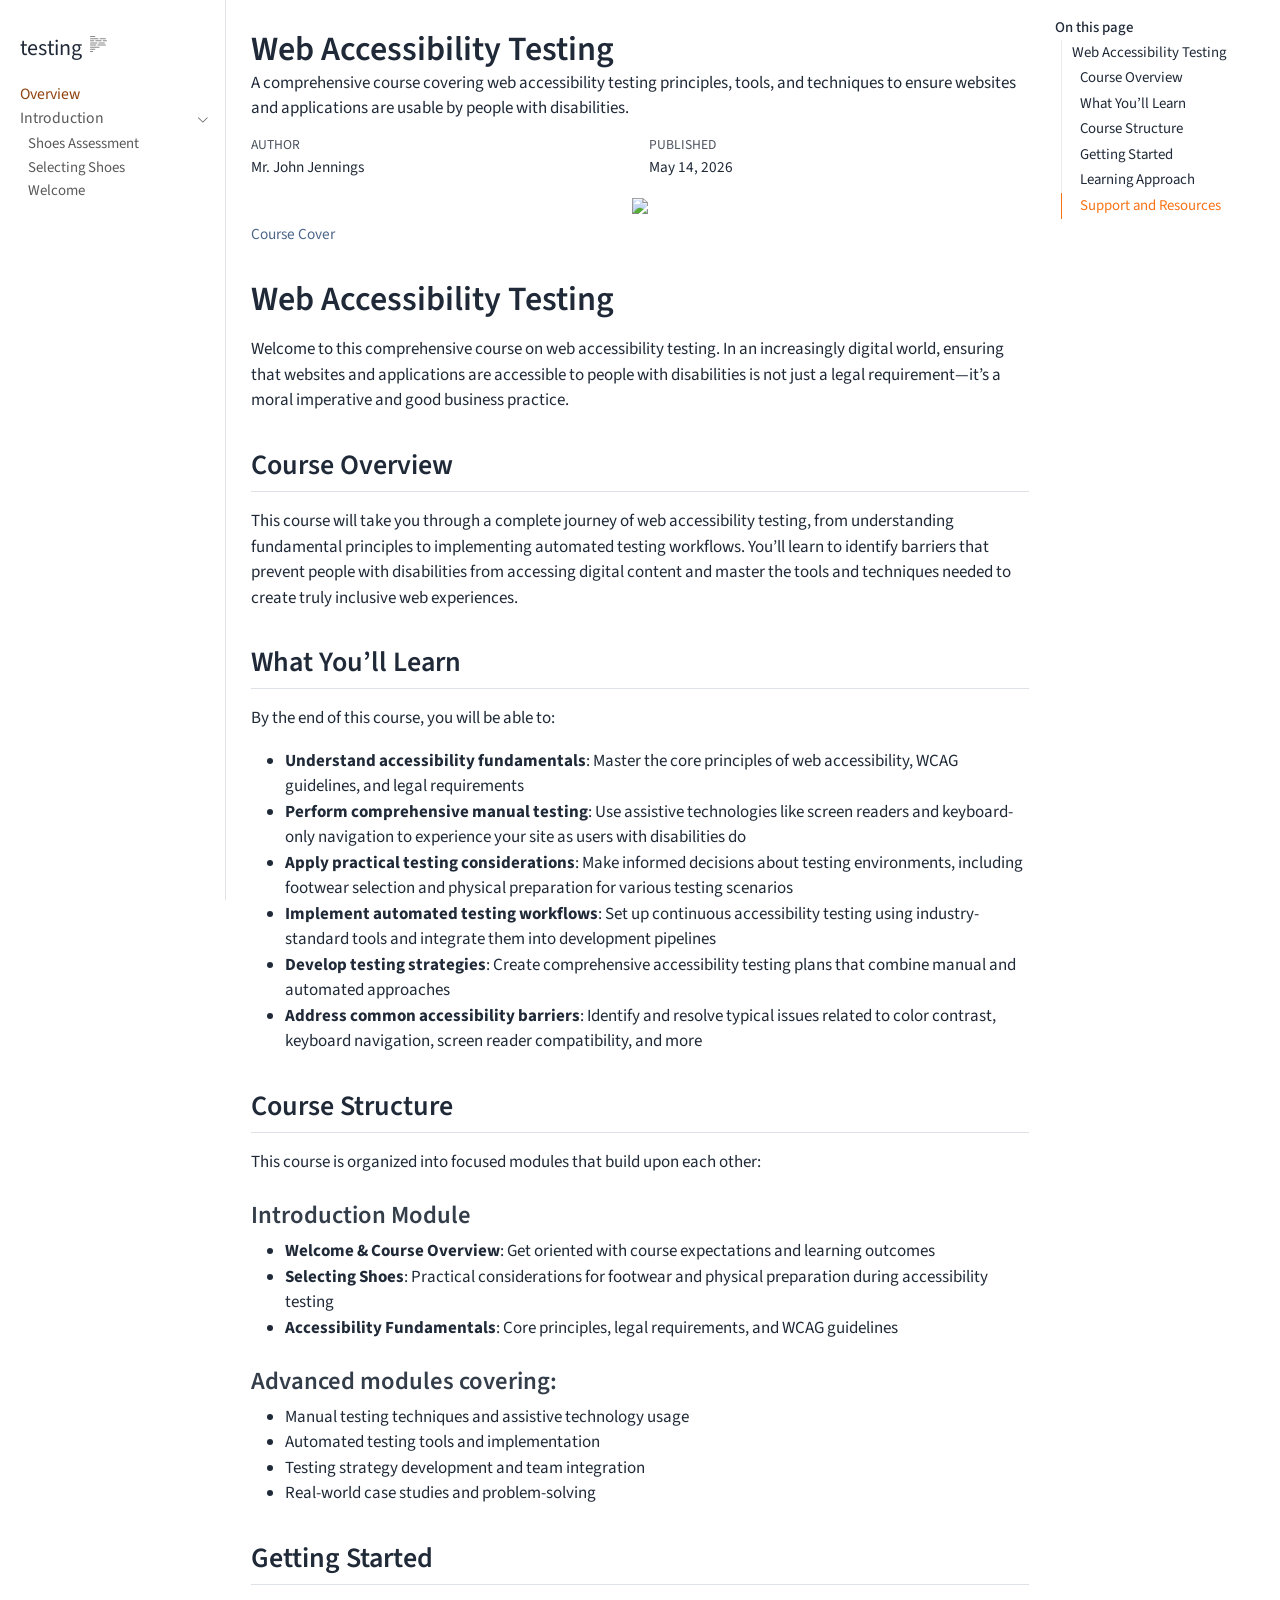
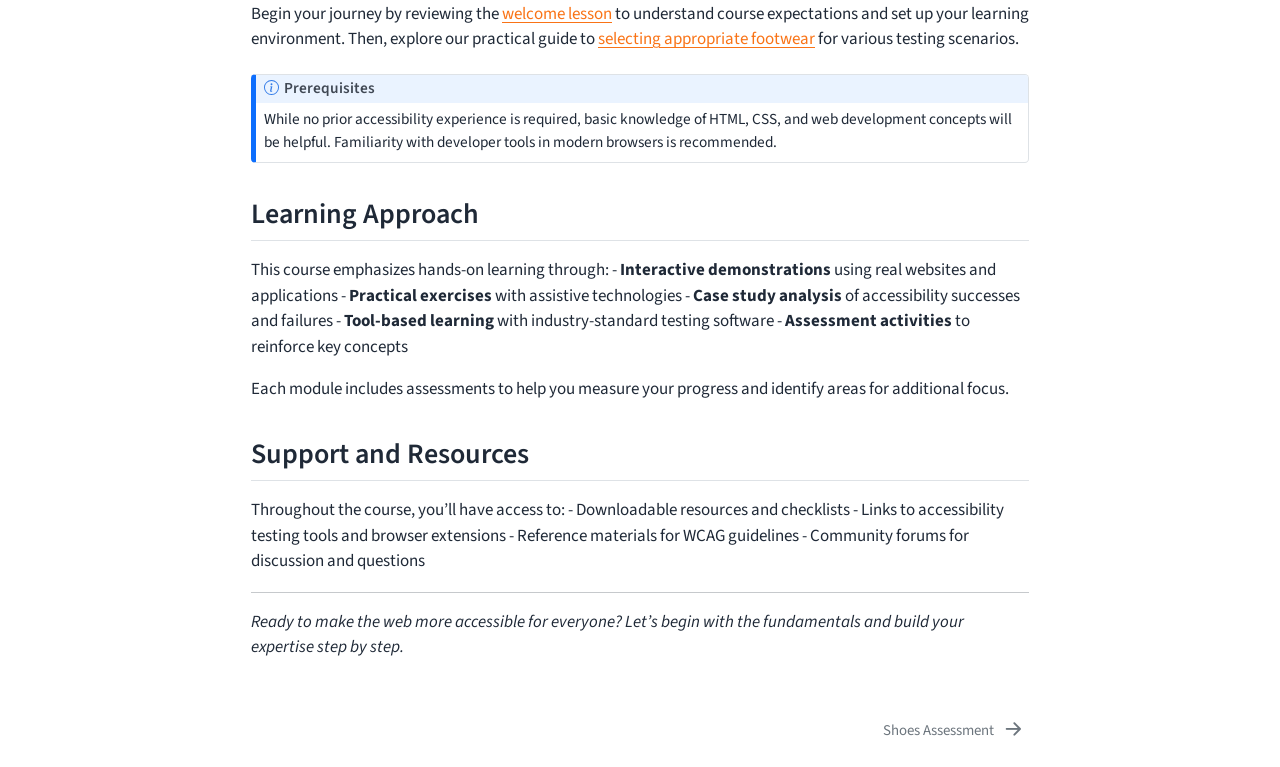
==== index.html @ 4a122d98 "deploy: johnfjennings/coursefoundry-testing@5167bb5e3c925d1ef61d6e0b0a67ef5a799e4ecc" ====
<!DOCTYPE html>
<html xmlns="http://www.w3.org/1999/xhtml" lang="en" xml:lang="en"><head>

<meta charset="utf-8">
<meta name="generator" content="quarto-1.9.36">

<meta name="viewport" content="width=device-width, initial-scale=1.0, user-scalable=yes">

<meta name="author" content="Mr.&nbsp;John Jennings">
<meta name="dcterms.date" content="2026-05-14">
<meta name="description" content="A comprehensive course covering web accessibility testing principles, tools, and techniques to ensure websites and applications are usable by people with disabilities.">

<title>Web Accessibility Testing – testing</title>
<style>
/* Default styles provided by pandoc.
** See https://pandoc.org/MANUAL.html#variables-for-html for config info.
*/
code{white-space: pre-wrap;}
span.smallcaps{font-variant: small-caps;}
div.columns{display: flex; gap: min(4vw, 1.5em);}
div.column{flex: auto; overflow-x: auto;}
div.hanging-indent{margin-left: 1.5em; text-indent: -1.5em;}
ul.task-list{list-style: none;}
ul.task-list li input[type="checkbox"] {
  width: 0.8em;
  margin: 0 0.8em 0.2em -1em; /* quarto-specific, see https://github.com/quarto-dev/quarto-cli/issues/4556 */ 
  vertical-align: middle;
}
</style>


<script src="site_libs/quarto-nav/quarto-nav.js"></script>
<script src="site_libs/quarto-nav/headroom.min.js"></script>
<script src="site_libs/clipboard/clipboard.min.js"></script>
<script src="site_libs/quarto-search/autocomplete.umd.js"></script>
<script src="site_libs/quarto-search/fuse.min.js"></script>
<script src="site_libs/quarto-search/quarto-search.js"></script>
<meta name="quarto:offset" content="./">
<link href="./modules/01-introduction/shoes-assessment.html" rel="next">
<script src="site_libs/quarto-html/quarto.js" type="module"></script>
<script src="site_libs/quarto-html/tabsets/tabsets.js" type="module"></script>
<script src="site_libs/quarto-html/popper.min.js"></script>
<script src="site_libs/quarto-html/tippy.umd.min.js"></script>
<script src="site_libs/quarto-html/anchor.min.js"></script>
<link href="site_libs/quarto-html/tippy.css" rel="stylesheet">
<link href="site_libs/quarto-html/quarto-syntax-highlighting-845c23b38eaddc0f92fda52bfe77a8c8.css" rel="stylesheet" class="quarto-color-scheme" id="quarto-text-highlighting-styles">
<link href="site_libs/quarto-html/quarto-syntax-highlighting-dark-f418161beb48e0141c760e455f12af2c.css" rel="stylesheet" class="quarto-color-scheme quarto-color-alternate" id="quarto-text-highlighting-styles">
<link href="site_libs/quarto-html/quarto-syntax-highlighting-845c23b38eaddc0f92fda52bfe77a8c8.css" rel="stylesheet" class="quarto-color-scheme-extra" id="quarto-text-highlighting-styles">
<script src="site_libs/bootstrap/bootstrap.min.js"></script>
<link href="site_libs/bootstrap/bootstrap-icons.css" rel="stylesheet">
<link href="site_libs/bootstrap/bootstrap-564bc1ece6d998723d1f30af2143c727.min.css" rel="stylesheet" append-hash="true" class="quarto-color-scheme" id="quarto-bootstrap" data-mode="light">
<link href="site_libs/bootstrap/bootstrap-dark-564bc1ece6d998723d1f30af2143c727.min.css" rel="stylesheet" append-hash="true" class="quarto-color-scheme quarto-color-alternate" id="quarto-bootstrap" data-mode="light">
<link href="site_libs/bootstrap/bootstrap-564bc1ece6d998723d1f30af2143c727.min.css" rel="stylesheet" append-hash="true" class="quarto-color-scheme-extra" id="quarto-bootstrap" data-mode="light">
<link href="site_libs/quarto-contrib/naquiz-styles-1.0.4/buttons.css" rel="stylesheet">
<script id="quarto-search-options" type="application/json">{
  "location": "navbar",
  "copy-button": false,
  "collapse-after": 3,
  "panel-placement": "end",
  "type": "textbox",
  "limit": 50,
  "keyboard-shortcut": [
    "f",
    "/",
    "s"
  ],
  "language": {
    "search-no-results-text": "No results",
    "search-matching-documents-text": "matching documents",
    "search-copy-link-title": "Copy link to search",
    "search-hide-matches-text": "Hide additional matches",
    "search-more-match-text": "more match in this document",
    "search-more-matches-text": "more matches in this document",
    "search-clear-button-title": "Clear",
    "search-text-placeholder": "",
    "search-detached-cancel-button-title": "Cancel",
    "search-submit-button-title": "Submit",
    "search-label": "Search"
  }
}</script>


<meta property="og:title" content="Web Accessibility Testing – testing">
<meta property="og:description" content="A comprehensive course covering web accessibility testing principles, tools, and techniques to ensure websites and applications are usable by people with disabilities.">
<meta property="og:image" content="https://odvtslzlamhvkuthtsnx.supabase.co/storage/v1/object/public/course-assets/6d7ae744-1334-4f3b-a3b5-4d73491eeed9/images/cf-cover.svg">
<meta property="og:site_name" content="testing">
</head>

<body class="nav-sidebar docked quarto-light">

<div id="quarto-search-results"></div>
  <header id="quarto-header" class="headroom fixed-top">
  <nav class="quarto-secondary-nav">
    <div class="container-fluid d-flex">
      <button type="button" class="quarto-btn-toggle btn" data-bs-toggle="collapse" role="button" data-bs-target=".quarto-sidebar-collapse-item" aria-controls="quarto-sidebar" aria-expanded="false" aria-label="Toggle sidebar navigation" onclick="if (window.quartoToggleHeadroom) { window.quartoToggleHeadroom(); }">
        <i class="bi bi-layout-text-sidebar-reverse"></i>
      </button>
        <nav class="quarto-page-breadcrumbs" aria-label="breadcrumb"><ol class="breadcrumb"><li class="breadcrumb-item"><a href="./index.html">Overview</a></li></ol></nav>
        <a class="flex-grow-1" role="navigation" data-bs-toggle="collapse" data-bs-target=".quarto-sidebar-collapse-item" aria-controls="quarto-sidebar" aria-expanded="false" aria-label="Toggle sidebar navigation" onclick="if (window.quartoToggleHeadroom) { window.quartoToggleHeadroom(); }">      
        </a>
    </div>
  </nav>
</header>
<!-- content -->
<div id="quarto-content" class="quarto-container page-columns page-rows-contents page-layout-article">
<!-- sidebar -->
  <nav id="quarto-sidebar" class="sidebar collapse collapse-horizontal quarto-sidebar-collapse-item sidebar-navigation docked overflow-auto">
    <div class="pt-lg-2 mt-2 text-left sidebar-header">
    <div class="sidebar-title mb-0 py-0">
      <a href="./">testing</a> 
        <div class="sidebar-tools-main">
  <a href="" class="quarto-reader-toggle quarto-navigation-tool px-1" onclick="window.quartoToggleReader(); return false;" title="Toggle reader mode">
  <div class="quarto-reader-toggle-btn">
  <i class="bi"></i>
  </div>
</a>
</div>
    </div>
      </div>
    <div class="sidebar-menu-container"> 
    <ul class="list-unstyled mt-1">
        <li class="sidebar-item">
  <div class="sidebar-item-container"> 
  <a href="./index.html" class="sidebar-item-text sidebar-link active">
 <span class="menu-text">Overview</span></a>
  </div>
</li>
        <li class="sidebar-item sidebar-item-section">
      <div class="sidebar-item-container"> 
            <a class="sidebar-item-text sidebar-link text-start" data-bs-toggle="collapse" data-bs-target="#quarto-sidebar-section-1" role="navigation" aria-expanded="true">
 <span class="menu-text">Introduction</span></a>
          <a class="sidebar-item-toggle text-start" data-bs-toggle="collapse" data-bs-target="#quarto-sidebar-section-1" role="navigation" aria-expanded="true" aria-label="Toggle section">
            <i class="bi bi-chevron-right ms-2"></i>
          </a> 
      </div>
      <ul id="quarto-sidebar-section-1" class="collapse list-unstyled sidebar-section depth1 show">  
          <li class="sidebar-item">
  <div class="sidebar-item-container"> 
  <a href="./modules/01-introduction/shoes-assessment.html" class="sidebar-item-text sidebar-link">
 <span class="menu-text">Shoes Assessment</span></a>
  </div>
</li>
          <li class="sidebar-item">
  <div class="sidebar-item-container"> 
  <a href="./modules/01-introduction/02-selecting-shoes.html" class="sidebar-item-text sidebar-link">
 <span class="menu-text">Selecting Shoes</span></a>
  </div>
</li>
          <li class="sidebar-item">
  <div class="sidebar-item-container"> 
  <a href="./modules/01-introduction/01-welcome.html" class="sidebar-item-text sidebar-link">
 <span class="menu-text">Welcome</span></a>
  </div>
</li>
      </ul>
  </li>
    </ul>
    </div>
</nav>
<div id="quarto-sidebar-glass" class="quarto-sidebar-collapse-item" data-bs-toggle="collapse" data-bs-target=".quarto-sidebar-collapse-item"></div>
<!-- margin-sidebar -->
    <div id="quarto-margin-sidebar" class="sidebar margin-sidebar">
        <nav id="TOC" role="doc-toc" class="toc-active">
    <h2 id="toc-title">On this page</h2>
   
  <ul>
  <li><a href="#web-accessibility-testing" id="toc-web-accessibility-testing" class="nav-link active" data-scroll-target="#web-accessibility-testing">Web Accessibility Testing</a>
  <ul class="collapse">
  <li><a href="#course-overview" id="toc-course-overview" class="nav-link" data-scroll-target="#course-overview">Course Overview</a></li>
  <li><a href="#what-youll-learn" id="toc-what-youll-learn" class="nav-link" data-scroll-target="#what-youll-learn">What You’ll Learn</a></li>
  <li><a href="#course-structure" id="toc-course-structure" class="nav-link" data-scroll-target="#course-structure">Course Structure</a>
  <ul class="collapse">
  <li><a href="#introduction-module" id="toc-introduction-module" class="nav-link" data-scroll-target="#introduction-module">Introduction Module</a></li>
  <li><a href="#advanced-modules-covering" id="toc-advanced-modules-covering" class="nav-link" data-scroll-target="#advanced-modules-covering">Advanced modules covering:</a></li>
  </ul></li>
  <li><a href="#getting-started" id="toc-getting-started" class="nav-link" data-scroll-target="#getting-started">Getting Started</a></li>
  <li><a href="#learning-approach" id="toc-learning-approach" class="nav-link" data-scroll-target="#learning-approach">Learning Approach</a></li>
  <li><a href="#support-and-resources" id="toc-support-and-resources" class="nav-link" data-scroll-target="#support-and-resources">Support and Resources</a></li>
  </ul></li>
  </ul>
</nav>
    </div>
<!-- main -->
<main class="content" id="quarto-document-content">

<header id="title-block-header" class="quarto-title-block default">
<div class="quarto-title">
<h1 class="title">Web Accessibility Testing</h1>
</div>

<div>
  <div class="description">
    A comprehensive course covering web accessibility testing principles, tools, and techniques to ensure websites and applications are usable by people with disabilities.
  </div>
</div>


<div class="quarto-title-meta">

    <div>
    <div class="quarto-title-meta-heading">Author</div>
    <div class="quarto-title-meta-contents">
             <p>Mr.&nbsp;John Jennings </p>
          </div>
  </div>
    
    <div>
    <div class="quarto-title-meta-heading">Published</div>
    <div class="quarto-title-meta-contents">
      <p class="date">May 14, 2026</p>
    </div>
  </div>
  
    
  </div>
  


</header>


<div class="quarto-figure quarto-figure-center">
<figure class="figure">
<p><img src="https://odvtslzlamhvkuthtsnx.supabase.co/storage/v1/object/public/course-assets/6d7ae744-1334-4f3b-a3b5-4d73491eeed9/images/cf-cover.svg" class="img-fluid figure-img"></p>
<figcaption>Course Cover</figcaption>
</figure>
</div>
<section id="web-accessibility-testing" class="level1">
<h1>Web Accessibility Testing</h1>
<p>Welcome to this comprehensive course on web accessibility testing. In an increasingly digital world, ensuring that websites and applications are accessible to people with disabilities is not just a legal requirement—it’s a moral imperative and good business practice.</p>
<section id="course-overview" class="level2">
<h2 class="anchored" data-anchor-id="course-overview">Course Overview</h2>
<p>This course will take you through a complete journey of web accessibility testing, from understanding fundamental principles to implementing automated testing workflows. You’ll learn to identify barriers that prevent people with disabilities from accessing digital content and master the tools and techniques needed to create truly inclusive web experiences.</p>
</section>
<section id="what-youll-learn" class="level2">
<h2 class="anchored" data-anchor-id="what-youll-learn">What You’ll Learn</h2>
<p>By the end of this course, you will be able to:</p>
<ul>
<li><strong>Understand accessibility fundamentals</strong>: Master the core principles of web accessibility, WCAG guidelines, and legal requirements</li>
<li><strong>Perform comprehensive manual testing</strong>: Use assistive technologies like screen readers and keyboard-only navigation to experience your site as users with disabilities do</li>
<li><strong>Apply practical testing considerations</strong>: Make informed decisions about testing environments, including footwear selection and physical preparation for various testing scenarios</li>
<li><strong>Implement automated testing workflows</strong>: Set up continuous accessibility testing using industry-standard tools and integrate them into development pipelines</li>
<li><strong>Develop testing strategies</strong>: Create comprehensive accessibility testing plans that combine manual and automated approaches</li>
<li><strong>Address common accessibility barriers</strong>: Identify and resolve typical issues related to color contrast, keyboard navigation, screen reader compatibility, and more</li>
</ul>
</section>
<section id="course-structure" class="level2">
<h2 class="anchored" data-anchor-id="course-structure">Course Structure</h2>
<p>This course is organized into focused modules that build upon each other:</p>
<section id="introduction-module" class="level3">
<h3 class="anchored" data-anchor-id="introduction-module">Introduction Module</h3>
<ul>
<li><strong>Welcome &amp; Course Overview</strong>: Get oriented with course expectations and learning outcomes</li>
<li><strong>Selecting Shoes</strong>: Practical considerations for footwear and physical preparation during accessibility testing</li>
<li><strong>Accessibility Fundamentals</strong>: Core principles, legal requirements, and WCAG guidelines</li>
</ul>
</section>
<section id="advanced-modules-covering" class="level3">
<h3 class="anchored" data-anchor-id="advanced-modules-covering">Advanced modules covering:</h3>
<ul>
<li>Manual testing techniques and assistive technology usage</li>
<li>Automated testing tools and implementation</li>
<li>Testing strategy development and team integration</li>
<li>Real-world case studies and problem-solving</li>
</ul>
</section>
</section>
<section id="getting-started" class="level2">
<h2 class="anchored" data-anchor-id="getting-started">Getting Started</h2>
<p>Begin your journey by reviewing the <a href="./modules/01-introduction/01-welcome.html">welcome lesson</a> to understand course expectations and set up your learning environment. Then, explore our practical guide to <a href="./modules/01-introduction/02-selecting-shoes.html">selecting appropriate footwear</a> for various testing scenarios.</p>
<div class="callout callout-style-default callout-note callout-titled">
<div class="callout-header d-flex align-content-center">
<div class="callout-icon-container">
<i class="callout-icon"></i>
</div>
<div class="callout-title-container flex-fill">
<span class="screen-reader-only">Note</span>Prerequisites
</div>
</div>
<div class="callout-body-container callout-body">
<p>While no prior accessibility experience is required, basic knowledge of HTML, CSS, and web development concepts will be helpful. Familiarity with developer tools in modern browsers is recommended.</p>
</div>
</div>
</section>
<section id="learning-approach" class="level2">
<h2 class="anchored" data-anchor-id="learning-approach">Learning Approach</h2>
<p>This course emphasizes hands-on learning through: - <strong>Interactive demonstrations</strong> using real websites and applications - <strong>Practical exercises</strong> with assistive technologies - <strong>Case study analysis</strong> of accessibility successes and failures - <strong>Tool-based learning</strong> with industry-standard testing software - <strong>Assessment activities</strong> to reinforce key concepts</p>
<p>Each module includes assessments to help you measure your progress and identify areas for additional focus.</p>
</section>
<section id="support-and-resources" class="level2">
<h2 class="anchored" data-anchor-id="support-and-resources">Support and Resources</h2>
<p>Throughout the course, you’ll have access to: - Downloadable resources and checklists - Links to accessibility testing tools and browser extensions - Reference materials for WCAG guidelines - Community forums for discussion and questions</p>
<hr>
<p><em>Ready to make the web more accessible for everyone? Let’s begin with the fundamentals and build your expertise step by step.</em></p>


</section>
</section>

</main> <!-- /main -->
<script id="quarto-html-after-body" type="application/javascript">
  window.document.addEventListener("DOMContentLoaded", function (event) {
    const icon = "";
    const anchorJS = new window.AnchorJS();
    anchorJS.options = {
      placement: 'right',
      icon: icon
    };
    anchorJS.add('.anchored');
    const isCodeAnnotation = (el) => {
      for (const clz of el.classList) {
        if (clz.startsWith('code-annotation-')) {                     
          return true;
        }
      }
      return false;
    }
    const onCopySuccess = function(e) {
      // button target
      const button = e.trigger;
      // don't keep focus
      button.blur();
      // flash "checked"
      button.classList.add('code-copy-button-checked');
      var currentTitle = button.getAttribute("title");
      button.setAttribute("title", "Copied!");
      let tooltip;
      if (window.bootstrap) {
        button.setAttribute("data-bs-toggle", "tooltip");
        button.setAttribute("data-bs-placement", "left");
        button.setAttribute("data-bs-title", "Copied!");
        tooltip = new bootstrap.Tooltip(button, 
          { trigger: "manual", 
            customClass: "code-copy-button-tooltip",
            offset: [0, -8]});
        tooltip.show();    
      }
      setTimeout(function() {
        if (tooltip) {
          tooltip.hide();
          button.removeAttribute("data-bs-title");
          button.removeAttribute("data-bs-toggle");
          button.removeAttribute("data-bs-placement");
        }
        button.setAttribute("title", currentTitle);
        button.classList.remove('code-copy-button-checked');
      }, 1000);
      // clear code selection
      e.clearSelection();
    }
    const getTextToCopy = function(trigger) {
      const outerScaffold = trigger.parentElement.cloneNode(true);
      const codeEl = outerScaffold.querySelector('code');
      for (const childEl of codeEl.children) {
        if (isCodeAnnotation(childEl)) {
          childEl.remove();
        }
      }
      return codeEl.innerText;
    }
    const clipboard = new window.ClipboardJS('.code-copy-button:not([data-in-quarto-modal])', {
      text: getTextToCopy
    });
    clipboard.on('success', onCopySuccess);
    if (window.document.getElementById('quarto-embedded-source-code-modal')) {
      const clipboardModal = new window.ClipboardJS('.code-copy-button[data-in-quarto-modal]', {
        text: getTextToCopy,
        container: window.document.getElementById('quarto-embedded-source-code-modal')
      });
      clipboardModal.on('success', onCopySuccess);
    }
      var localhostRegex = new RegExp(/^(?:http|https):\/\/localhost\:?[0-9]*\//);
      var mailtoRegex = new RegExp(/^mailto:/);
        var filterRegex = new RegExp('/' + window.location.host + '/');
      var isInternal = (href) => {
          return filterRegex.test(href) || localhostRegex.test(href) || mailtoRegex.test(href);
      }
      // Inspect non-navigation links and adorn them if external
     var links = window.document.querySelectorAll('a[href]:not(.nav-link):not(.navbar-brand):not(.toc-action):not(.sidebar-link):not(.sidebar-item-toggle):not(.pagination-link):not(.no-external):not([aria-hidden]):not(.dropdown-item):not(.quarto-navigation-tool):not(.about-link)');
      for (var i=0; i<links.length; i++) {
        const link = links[i];
        if (!isInternal(link.href)) {
          // undo the damage that might have been done by quarto-nav.js in the case of
          // links that we want to consider external
          if (link.dataset.originalHref !== undefined) {
            link.href = link.dataset.originalHref;
          }
        }
      }
    function tippyHover(el, contentFn, onTriggerFn, onUntriggerFn) {
      const config = {
        allowHTML: true,
        maxWidth: 500,
        delay: 100,
        arrow: false,
        appendTo: function(el) {
            return el.parentElement;
        },
        interactive: true,
        interactiveBorder: 10,
        theme: 'quarto',
        placement: 'bottom-start',
      };
      if (contentFn) {
        config.content = contentFn;
      }
      if (onTriggerFn) {
        config.onTrigger = onTriggerFn;
      }
      if (onUntriggerFn) {
        config.onUntrigger = onUntriggerFn;
      }
      window.tippy(el, config); 
    }
    const noterefs = window.document.querySelectorAll('a[role="doc-noteref"]');
    for (var i=0; i<noterefs.length; i++) {
      const ref = noterefs[i];
      tippyHover(ref, function() {
        // use id or data attribute instead here
        let href = ref.getAttribute('data-footnote-href') || ref.getAttribute('href');
        try { href = new URL(href).hash; } catch {}
        const id = href.replace(/^#\/?/, "");
        const note = window.document.getElementById(id);
        if (note) {
          return note.innerHTML;
        } else {
          return "";
        }
      });
    }
    const xrefs = window.document.querySelectorAll('a.quarto-xref');
    const processXRef = (id, note) => {
      // Strip column container classes
      const stripColumnClz = (el) => {
        el.classList.remove("page-full", "page-columns");
        if (el.children) {
          for (const child of el.children) {
            stripColumnClz(child);
          }
        }
      }
      stripColumnClz(note)
      if (id === null || id.startsWith('sec-')) {
        // Special case sections, only their first couple elements
        const container = document.createElement("div");
        if (note.children && note.children.length > 2) {
          container.appendChild(note.children[0].cloneNode(true));
          for (let i = 1; i < note.children.length; i++) {
            const child = note.children[i];
            if (child.tagName === "P" && child.innerText === "") {
              continue;
            } else {
              container.appendChild(child.cloneNode(true));
              break;
            }
          }
          if (window.Quarto?.typesetMath) {
            window.Quarto.typesetMath(container);
          }
          return container.innerHTML
        } else {
          if (window.Quarto?.typesetMath) {
            window.Quarto.typesetMath(note);
          }
          return note.innerHTML;
        }
      } else {
        // Remove any anchor links if they are present
        const anchorLink = note.querySelector('a.anchorjs-link');
        if (anchorLink) {
          anchorLink.remove();
        }
        if (window.Quarto?.typesetMath) {
          window.Quarto.typesetMath(note);
        }
        if (note.classList.contains("callout")) {
          return note.outerHTML;
        } else {
          return note.innerHTML;
        }
      }
    }
    for (var i=0; i<xrefs.length; i++) {
      const xref = xrefs[i];
      tippyHover(xref, undefined, function(instance) {
        instance.disable();
        let url = xref.getAttribute('href');
        let hash = undefined; 
        if (url.startsWith('#')) {
          hash = url;
        } else {
          try { hash = new URL(url).hash; } catch {}
        }
        if (hash) {
          const id = hash.replace(/^#\/?/, "");
          const note = window.document.getElementById(id);
          if (note !== null) {
            try {
              const html = processXRef(id, note.cloneNode(true));
              instance.setContent(html);
            } finally {
              instance.enable();
              instance.show();
            }
          } else {
            // See if we can fetch this
            fetch(url.split('#')[0])
            .then(res => res.text())
            .then(html => {
              const parser = new DOMParser();
              const htmlDoc = parser.parseFromString(html, "text/html");
              const note = htmlDoc.getElementById(id);
              if (note !== null) {
                const html = processXRef(id, note);
                instance.setContent(html);
              } 
            }).finally(() => {
              instance.enable();
              instance.show();
            });
          }
        } else {
          // See if we can fetch a full url (with no hash to target)
          // This is a special case and we should probably do some content thinning / targeting
          fetch(url)
          .then(res => res.text())
          .then(html => {
            const parser = new DOMParser();
            const htmlDoc = parser.parseFromString(html, "text/html");
            const note = htmlDoc.querySelector('main.content');
            if (note !== null) {
              // This should only happen for chapter cross references
              // (since there is no id in the URL)
              // remove the first header
              if (note.children.length > 0 && note.children[0].tagName === "HEADER") {
                note.children[0].remove();
              }
              const html = processXRef(null, note);
              instance.setContent(html);
            } 
          }).finally(() => {
            instance.enable();
            instance.show();
          });
        }
      }, function(instance) {
      });
    }
        let selectedAnnoteEl;
        const selectorForAnnotation = ( cell, annotation) => {
          let cellAttr = 'data-code-cell="' + cell + '"';
          let lineAttr = 'data-code-annotation="' +  annotation + '"';
          const selector = 'span[' + cellAttr + '][' + lineAttr + ']';
          return selector;
        }
        const selectCodeLines = (annoteEl) => {
          const doc = window.document;
          const targetCell = annoteEl.getAttribute("data-target-cell");
          const targetAnnotation = annoteEl.getAttribute("data-target-annotation");
          const annoteSpan = window.document.querySelector(selectorForAnnotation(targetCell, targetAnnotation));
          const lines = annoteSpan.getAttribute("data-code-lines").split(",");
          const lineIds = lines.map((line) => {
            return targetCell + "-" + line;
          })
          let top = null;
          let height = null;
          let parent = null;
          if (lineIds.length > 0) {
              //compute the position of the single el (top and bottom and make a div)
              const el = window.document.getElementById(lineIds[0]);
              top = el.offsetTop;
              height = el.offsetHeight;
              parent = el.parentElement.parentElement;
            if (lineIds.length > 1) {
              const lastEl = window.document.getElementById(lineIds[lineIds.length - 1]);
              const bottom = lastEl.offsetTop + lastEl.offsetHeight;
              height = bottom - top;
            }
            if (top !== null && height !== null && parent !== null) {
              // cook up a div (if necessary) and position it 
              let div = window.document.getElementById("code-annotation-line-highlight");
              if (div === null) {
                div = window.document.createElement("div");
                div.setAttribute("id", "code-annotation-line-highlight");
                div.style.position = 'absolute';
                parent.appendChild(div);
              }
              div.style.top = top - 2 + "px";
              div.style.height = height + 4 + "px";
              div.style.left = 0;
              let gutterDiv = window.document.getElementById("code-annotation-line-highlight-gutter");
              if (gutterDiv === null) {
                gutterDiv = window.document.createElement("div");
                gutterDiv.setAttribute("id", "code-annotation-line-highlight-gutter");
                gutterDiv.style.position = 'absolute';
                const codeCell = window.document.getElementById(targetCell);
                const gutter = codeCell.querySelector('.code-annotation-gutter');
                gutter.appendChild(gutterDiv);
              }
              gutterDiv.style.top = top - 2 + "px";
              gutterDiv.style.height = height + 4 + "px";
            }
            selectedAnnoteEl = annoteEl;
          }
        };
        const unselectCodeLines = () => {
          const elementsIds = ["code-annotation-line-highlight", "code-annotation-line-highlight-gutter"];
          elementsIds.forEach((elId) => {
            const div = window.document.getElementById(elId);
            if (div) {
              div.remove();
            }
          });
          selectedAnnoteEl = undefined;
        };
          // Handle positioning of the toggle
      window.addEventListener(
        "resize",
        throttle(() => {
          elRect = undefined;
          if (selectedAnnoteEl) {
            selectCodeLines(selectedAnnoteEl);
          }
        }, 10)
      );
      function throttle(fn, ms) {
      let throttle = false;
      let timer;
        return (...args) => {
          if(!throttle) { // first call gets through
              fn.apply(this, args);
              throttle = true;
          } else { // all the others get throttled
              if(timer) clearTimeout(timer); // cancel #2
              timer = setTimeout(() => {
                fn.apply(this, args);
                timer = throttle = false;
              }, ms);
          }
        };
      }
        // Attach click handler to the DT
        const annoteDls = window.document.querySelectorAll('dt[data-target-cell]');
        for (const annoteDlNode of annoteDls) {
          annoteDlNode.addEventListener('click', (event) => {
            const clickedEl = event.target;
            if (clickedEl !== selectedAnnoteEl) {
              unselectCodeLines();
              const activeEl = window.document.querySelector('dt[data-target-cell].code-annotation-active');
              if (activeEl) {
                activeEl.classList.remove('code-annotation-active');
              }
              selectCodeLines(clickedEl);
              clickedEl.classList.add('code-annotation-active');
            } else {
              // Unselect the line
              unselectCodeLines();
              clickedEl.classList.remove('code-annotation-active');
            }
          });
        }
    const findCites = (el) => {
      const parentEl = el.parentElement;
      if (parentEl) {
        const cites = parentEl.dataset.cites;
        if (cites) {
          return {
            el,
            cites: cites.split(' ')
          };
        } else {
          return findCites(el.parentElement)
        }
      } else {
        return undefined;
      }
    };
    var bibliorefs = window.document.querySelectorAll('a[role="doc-biblioref"]');
    for (var i=0; i<bibliorefs.length; i++) {
      const ref = bibliorefs[i];
      const citeInfo = findCites(ref);
      if (citeInfo) {
        tippyHover(citeInfo.el, function() {
          var popup = window.document.createElement('div');
          citeInfo.cites.forEach(function(cite) {
            var citeDiv = window.document.createElement('div');
            citeDiv.classList.add('hanging-indent');
            citeDiv.classList.add('csl-entry');
            var biblioDiv = window.document.getElementById('ref-' + cite);
            if (biblioDiv) {
              citeDiv.innerHTML = biblioDiv.innerHTML;
            }
            popup.appendChild(citeDiv);
          });
          return popup.innerHTML;
        });
      }
    }
  });
  </script>
<nav class="page-navigation">
  <div class="nav-page nav-page-previous">
  </div>
  <div class="nav-page nav-page-next">
      <a href="./modules/01-introduction/shoes-assessment.html" class="pagination-link" aria-label="Shoes Assessment">
        <span class="nav-page-text">Shoes Assessment</span> <i class="bi bi-arrow-right-short"></i>
      </a>
  </div>
</nav>
</div> <!-- /content -->
<!-- Render ```mermaid fenced code blocks that Quarto leaves as plain code -->
<script>
  document.addEventListener('DOMContentLoaded', function () {
    var fenced = document.querySelectorAll('pre.sourceCode.mermaid');
    if (!fenced.length) return;
    function run() {
      mermaid.initialize({ startOnLoad: false, theme: 'dark' });
      fenced.forEach(function (pre) {
        var code = pre.querySelector('code');
        var text = code ? code.textContent : pre.textContent;
        var wrapper = pre.closest('div.sourceCode') || pre;
        var div = document.createElement('div');
        div.className = 'mermaid';
        div.textContent = text;
        if (wrapper.parentNode) wrapper.parentNode.replaceChild(div, wrapper);
      });
      mermaid.run({ querySelector: '.mermaid' });
    }
    if (window.mermaid) {
      run();
    } else {
      var s = document.createElement('script');
      s.src = 'https://cdn.jsdelivr.net/npm/mermaid@11/dist/mermaid.min.js';
      s.onload = run;
      document.head.appendChild(s);
    }
  });
</script>
<script defer="" src="https://cdn.jsdelivr.net/npm/alpinejs@3.12.0/dist/cdn.min.js"></script>




</body></html>
---- site_libs/quarto-html/tippy.css ----
.tippy-box[data-animation=fade][data-state=hidden]{opacity:0}[data-tippy-root]{max-width:calc(100vw - 10px)}.tippy-box{position:relative;background-color:#333;color:#fff;border-radius:4px;font-size:14px;line-height:1.4;white-space:normal;outline:0;transition-property:transform,visibility,opacity}.tippy-box[data-placement^=top]>.tippy-arrow{bottom:0}.tippy-box[data-placement^=top]>.tippy-arrow:before{bottom:-7px;left:0;border-width:8px 8px 0;border-top-color:initial;transform-origin:center top}.tippy-box[data-placement^=bottom]>.tippy-arrow{top:0}.tippy-box[data-placement^=bottom]>.tippy-arrow:before{top:-7px;left:0;border-width:0 8px 8px;border-bottom-color:initial;transform-origin:center bottom}.tippy-box[data-placement^=left]>.tippy-arrow{right:0}.tippy-box[data-placement^=left]>.tippy-arrow:before{border-width:8px 0 8px 8px;border-left-color:initial;right:-7px;transform-origin:center left}.tippy-box[data-placement^=right]>.tippy-arrow{left:0}.tippy-box[data-placement^=right]>.tippy-arrow:before{left:-7px;border-width:8px 8px 8px 0;border-right-color:initial;transform-origin:center right}.tippy-box[data-inertia][data-state=visible]{transition-timing-function:cubic-bezier(.54,1.5,.38,1.11)}.tippy-arrow{width:16px;height:16px;color:#333}.tippy-arrow:before{content:"";position:absolute;border-color:transparent;border-style:solid}.tippy-content{position:relative;padding:5px 9px;z-index:1}
---- site_libs/quarto-html/quarto-syntax-highlighting-845c23b38eaddc0f92fda52bfe77a8c8.css ----
/* quarto syntax highlight colors */
:root {
  --quarto-hl-ot-color: #003B4F;
  --quarto-hl-at-color: #657422;
  --quarto-hl-ss-color: #20794D;
  --quarto-hl-an-color: #5E5E5E;
  --quarto-hl-fu-color: #4758AB;
  --quarto-hl-st-color: #20794D;
  --quarto-hl-cf-color: #003B4F;
  --quarto-hl-op-color: #5E5E5E;
  --quarto-hl-er-color: #AD0000;
  --quarto-hl-bn-color: #AD0000;
  --quarto-hl-al-color: #AD0000;
  --quarto-hl-va-color: #111111;
  --quarto-hl-bu-color: inherit;
  --quarto-hl-ex-color: inherit;
  --quarto-hl-pp-color: #AD0000;
  --quarto-hl-in-color: #5E5E5E;
  --quarto-hl-vs-color: #20794D;
  --quarto-hl-wa-color: #5E5E5E;
  --quarto-hl-do-color: #5E5E5E;
  --quarto-hl-im-color: #00769E;
  --quarto-hl-ch-color: #20794D;
  --quarto-hl-dt-color: #AD0000;
  --quarto-hl-fl-color: #AD0000;
  --quarto-hl-co-color: #5E5E5E;
  --quarto-hl-cv-color: #5E5E5E;
  --quarto-hl-cn-color: #8f5902;
  --quarto-hl-sc-color: #5E5E5E;
  --quarto-hl-dv-color: #AD0000;
  --quarto-hl-kw-color: #003B4F;
}

/* other quarto variables */
:root {
  --quarto-font-monospace: SFMono-Regular, Menlo, Monaco, Consolas, "Liberation Mono", "Courier New", monospace;
}

/* syntax highlight based on Pandoc's rules */
pre > code.sourceCode > span {
  color: #003B4F;
}

code.sourceCode > span {
  color: #003B4F;
}

div.sourceCode,
div.sourceCode pre.sourceCode {
  color: #003B4F;
}

/* Normal */
code span {
  color: #003B4F;
}

/* Alert */
code span.al {
  color: #AD0000;
  font-style: inherit;
}

/* Annotation */
code span.an {
  color: #5E5E5E;
  font-style: inherit;
}

/* Attribute */
code span.at {
  color: #657422;
  font-style: inherit;
}

/* BaseN */
code span.bn {
  color: #AD0000;
  font-style: inherit;
}

/* BuiltIn */
code span.bu {
  font-style: inherit;
}

/* ControlFlow */
code span.cf {
  color: #003B4F;
  font-weight: bold;
  font-style: inherit;
}

/* Char */
code span.ch {
  color: #20794D;
  font-style: inherit;
}

/* Constant */
code span.cn {
  color: #8f5902;
  font-style: inherit;
}

/* Comment */
code span.co {
  color: #5E5E5E;
  font-style: inherit;
}

/* CommentVar */
code span.cv {
  color: #5E5E5E;
  font-style: italic;
}

/* Documentation */
code span.do {
  color: #5E5E5E;
  font-style: italic;
}

/* DataType */
code span.dt {
  color: #AD0000;
  font-style: inherit;
}

/* DecVal */
code span.dv {
  color: #AD0000;
  font-style: inherit;
}

/* Error */
code span.er {
  color: #AD0000;
  font-style: inherit;
}

/* Extension */
code span.ex {
  font-style: inherit;
}

/* Float */
code span.fl {
  color: #AD0000;
  font-style: inherit;
}

/* Function */
code span.fu {
  color: #4758AB;
  font-style: inherit;
}

/* Import */
code span.im {
  color: #00769E;
  font-style: inherit;
}

/* Information */
code span.in {
  color: #5E5E5E;
  font-style: inherit;
}

/* Keyword */
code span.kw {
  color: #003B4F;
  font-weight: bold;
  font-style: inherit;
}

/* Operator */
code span.op {
  color: #5E5E5E;
  font-style: inherit;
}

/* Other */
code span.ot {
  color: #003B4F;
  font-style: inherit;
}

/* Preprocessor */
code span.pp {
  color: #AD0000;
  font-style: inherit;
}

/* SpecialChar */
code span.sc {
  color: #5E5E5E;
  font-style: inherit;
}

/* SpecialString */
code span.ss {
  color: #20794D;
  font-style: inherit;
}

/* String */
code span.st {
  color: #20794D;
  font-style: inherit;
}

/* Variable */
code span.va {
  color: #111111;
  font-style: inherit;
}

/* VerbatimString */
code span.vs {
  color: #20794D;
  font-style: inherit;
}

/* Warning */
code span.wa {
  color: #5E5E5E;
  font-style: italic;
}

.prevent-inlining {
  content: "</";
}

/*# sourceMappingURL=ac89f0bb514bba72461919f78549e31c.css.map */
---- site_libs/quarto-html/quarto-syntax-highlighting-dark-f418161beb48e0141c760e455f12af2c.css ----
/* quarto syntax highlight colors */
:root {
  --quarto-hl-al-color: #f07178;
  --quarto-hl-an-color: #d4d0ab;
  --quarto-hl-at-color: #00e0e0;
  --quarto-hl-bn-color: #d4d0ab;
  --quarto-hl-bu-color: #abe338;
  --quarto-hl-ch-color: #abe338;
  --quarto-hl-co-color: #f8f8f2;
  --quarto-hl-cv-color: #ffd700;
  --quarto-hl-cn-color: #ffd700;
  --quarto-hl-cf-color: #ffa07a;
  --quarto-hl-dt-color: #ffa07a;
  --quarto-hl-dv-color: #d4d0ab;
  --quarto-hl-do-color: #f8f8f2;
  --quarto-hl-er-color: #f07178;
  --quarto-hl-ex-color: #00e0e0;
  --quarto-hl-fl-color: #d4d0ab;
  --quarto-hl-fu-color: #ffa07a;
  --quarto-hl-im-color: #abe338;
  --quarto-hl-in-color: #d4d0ab;
  --quarto-hl-kw-color: #ffa07a;
  --quarto-hl-op-color: #ffa07a;
  --quarto-hl-ot-color: #00e0e0;
  --quarto-hl-pp-color: #dcc6e0;
  --quarto-hl-re-color: #00e0e0;
  --quarto-hl-sc-color: #abe338;
  --quarto-hl-ss-color: #abe338;
  --quarto-hl-st-color: #abe338;
  --quarto-hl-va-color: #00e0e0;
  --quarto-hl-vs-color: #abe338;
  --quarto-hl-wa-color: #dcc6e0;
}

/* other quarto variables */
:root {
  --quarto-font-monospace: SFMono-Regular, Menlo, Monaco, Consolas, "Liberation Mono", "Courier New", monospace;
}

/* syntax highlight based on Pandoc's rules */
pre > code.sourceCode > span {
  color: #f8f8f2;
}

code.sourceCode > span {
  color: #f8f8f2;
}

div.sourceCode,
div.sourceCode pre.sourceCode {
  color: #f8f8f2;
}

/* Normal */
code span {
  color: #f8f8f2;
}

/* Alert */
code span.al {
  color: #f07178;
}

/* Annotation */
code span.an {
  color: #d4d0ab;
}

/* Attribute */
code span.at {
  color: #00e0e0;
}

/* BaseN */
code span.bn {
  color: #d4d0ab;
}

/* BuiltIn */
code span.bu {
  color: #abe338;
}

/* ControlFlow */
code span.cf {
  font-weight: bold;
  color: #ffa07a;
}

/* Char */
code span.ch {
  color: #abe338;
}

/* Constant */
code span.cn {
  color: #ffd700;
}

/* Comment */
code span.co {
  font-style: italic;
  color: #f8f8f2;
}

/* CommentVar */
code span.cv {
  color: #ffd700;
}

/* Documentation */
code span.do {
  color: #f8f8f2;
}

/* DataType */
code span.dt {
  color: #ffa07a;
}

/* DecVal */
code span.dv {
  color: #d4d0ab;
}

/* Error */
code span.er {
  color: #f07178;
  text-decoration: underline;
}

/* Extension */
code span.ex {
  font-weight: bold;
  color: #00e0e0;
}

/* Float */
code span.fl {
  color: #d4d0ab;
}

/* Function */
code span.fu {
  color: #ffa07a;
}

/* Import */
code span.im {
  color: #abe338;
}

/* Information */
code span.in {
  color: #d4d0ab;
}

/* Keyword */
code span.kw {
  font-weight: bold;
  color: #ffa07a;
}

/* Operator */
code span.op {
  color: #ffa07a;
}

/* Other */
code span.ot {
  color: #00e0e0;
}

/* Preprocessor */
code span.pp {
  color: #dcc6e0;
}

/* RegionMarker */
code span.re {
  background-color: #f8f8f2;
  color: #00e0e0;
}

/* SpecialChar */
code span.sc {
  color: #abe338;
}

/* SpecialString */
code span.ss {
  color: #abe338;
}

/* String */
code span.st {
  color: #abe338;
}

/* Variable */
code span.va {
  color: #00e0e0;
}

/* VerbatimString */
code span.vs {
  color: #abe338;
}

/* Warning */
code span.wa {
  color: #dcc6e0;
}

.prevent-inlining {
  content: "</";
}

/*# sourceMappingURL=378c2a0cc31455d06730fbe37c8f3789.css.map */
---- site_libs/quarto-html/quarto-syntax-highlighting-845c23b38eaddc0f92fda52bfe77a8c8.css ----
/* quarto syntax highlight colors */
:root {
  --quarto-hl-ot-color: #003B4F;
  --quarto-hl-at-color: #657422;
  --quarto-hl-ss-color: #20794D;
  --quarto-hl-an-color: #5E5E5E;
  --quarto-hl-fu-color: #4758AB;
  --quarto-hl-st-color: #20794D;
  --quarto-hl-cf-color: #003B4F;
  --quarto-hl-op-color: #5E5E5E;
  --quarto-hl-er-color: #AD0000;
  --quarto-hl-bn-color: #AD0000;
  --quarto-hl-al-color: #AD0000;
  --quarto-hl-va-color: #111111;
  --quarto-hl-bu-color: inherit;
  --quarto-hl-ex-color: inherit;
  --quarto-hl-pp-color: #AD0000;
  --quarto-hl-in-color: #5E5E5E;
  --quarto-hl-vs-color: #20794D;
  --quarto-hl-wa-color: #5E5E5E;
  --quarto-hl-do-color: #5E5E5E;
  --quarto-hl-im-color: #00769E;
  --quarto-hl-ch-color: #20794D;
  --quarto-hl-dt-color: #AD0000;
  --quarto-hl-fl-color: #AD0000;
  --quarto-hl-co-color: #5E5E5E;
  --quarto-hl-cv-color: #5E5E5E;
  --quarto-hl-cn-color: #8f5902;
  --quarto-hl-sc-color: #5E5E5E;
  --quarto-hl-dv-color: #AD0000;
  --quarto-hl-kw-color: #003B4F;
}

/* other quarto variables */
:root {
  --quarto-font-monospace: SFMono-Regular, Menlo, Monaco, Consolas, "Liberation Mono", "Courier New", monospace;
}

/* syntax highlight based on Pandoc's rules */
pre > code.sourceCode > span {
  color: #003B4F;
}

code.sourceCode > span {
  color: #003B4F;
}

div.sourceCode,
div.sourceCode pre.sourceCode {
  color: #003B4F;
}

/* Normal */
code span {
  color: #003B4F;
}

/* Alert */
code span.al {
  color: #AD0000;
  font-style: inherit;
}

/* Annotation */
code span.an {
  color: #5E5E5E;
  font-style: inherit;
}

/* Attribute */
code span.at {
  color: #657422;
  font-style: inherit;
}

/* BaseN */
code span.bn {
  color: #AD0000;
  font-style: inherit;
}

/* BuiltIn */
code span.bu {
  font-style: inherit;
}

/* ControlFlow */
code span.cf {
  color: #003B4F;
  font-weight: bold;
  font-style: inherit;
}

/* Char */
code span.ch {
  color: #20794D;
  font-style: inherit;
}

/* Constant */
code span.cn {
  color: #8f5902;
  font-style: inherit;
}

/* Comment */
code span.co {
  color: #5E5E5E;
  font-style: inherit;
}

/* CommentVar */
code span.cv {
  color: #5E5E5E;
  font-style: italic;
}

/* Documentation */
code span.do {
  color: #5E5E5E;
  font-style: italic;
}

/* DataType */
code span.dt {
  color: #AD0000;
  font-style: inherit;
}

/* DecVal */
code span.dv {
  color: #AD0000;
  font-style: inherit;
}

/* Error */
code span.er {
  color: #AD0000;
  font-style: inherit;
}

/* Extension */
code span.ex {
  font-style: inherit;
}

/* Float */
code span.fl {
  color: #AD0000;
  font-style: inherit;
}

/* Function */
code span.fu {
  color: #4758AB;
  font-style: inherit;
}

/* Import */
code span.im {
  color: #00769E;
  font-style: inherit;
}

/* Information */
code span.in {
  color: #5E5E5E;
  font-style: inherit;
}

/* Keyword */
code span.kw {
  color: #003B4F;
  font-weight: bold;
  font-style: inherit;
}

/* Operator */
code span.op {
  color: #5E5E5E;
  font-style: inherit;
}

/* Other */
code span.ot {
  color: #003B4F;
  font-style: inherit;
}

/* Preprocessor */
code span.pp {
  color: #AD0000;
  font-style: inherit;
}

/* SpecialChar */
code span.sc {
  color: #5E5E5E;
  font-style: inherit;
}

/* SpecialString */
code span.ss {
  color: #20794D;
  font-style: inherit;
}

/* String */
code span.st {
  color: #20794D;
  font-style: inherit;
}

/* Variable */
code span.va {
  color: #111111;
  font-style: inherit;
}

/* VerbatimString */
code span.vs {
  color: #20794D;
  font-style: inherit;
}

/* Warning */
code span.wa {
  color: #5E5E5E;
  font-style: italic;
}

.prevent-inlining {
  content: "</";
}

/*# sourceMappingURL=ac89f0bb514bba72461919f78549e31c.css.map */
---- site_libs/quarto-contrib/naquiz-styles-1.0.4/buttons.css ----
.btn-group-xs > .btn, .btn-xs {
  padding: 1px 5px;
  font-size: 12px;
  line-height: 1.5;
  border-radius: 3px;
}

#correct {
  color: green;
}

[id^="no"] {
  color: red;
}

.button-clear button {
  background-color: #f9fafb;
  border-color: #f9fafb;
}

.button-hint button {
  background-color: #FFFAA0;
  border-color: #FFFAA0;
}

.button-hint .border-warning {
  border-color: #FFFAA0 !important;
}

.button-answer button {
  background-color: #e7f1ff;
  border-color: #e7f1ff;
}

.button-answer .border-info {
  border-color: #e7f1ff !important;
}
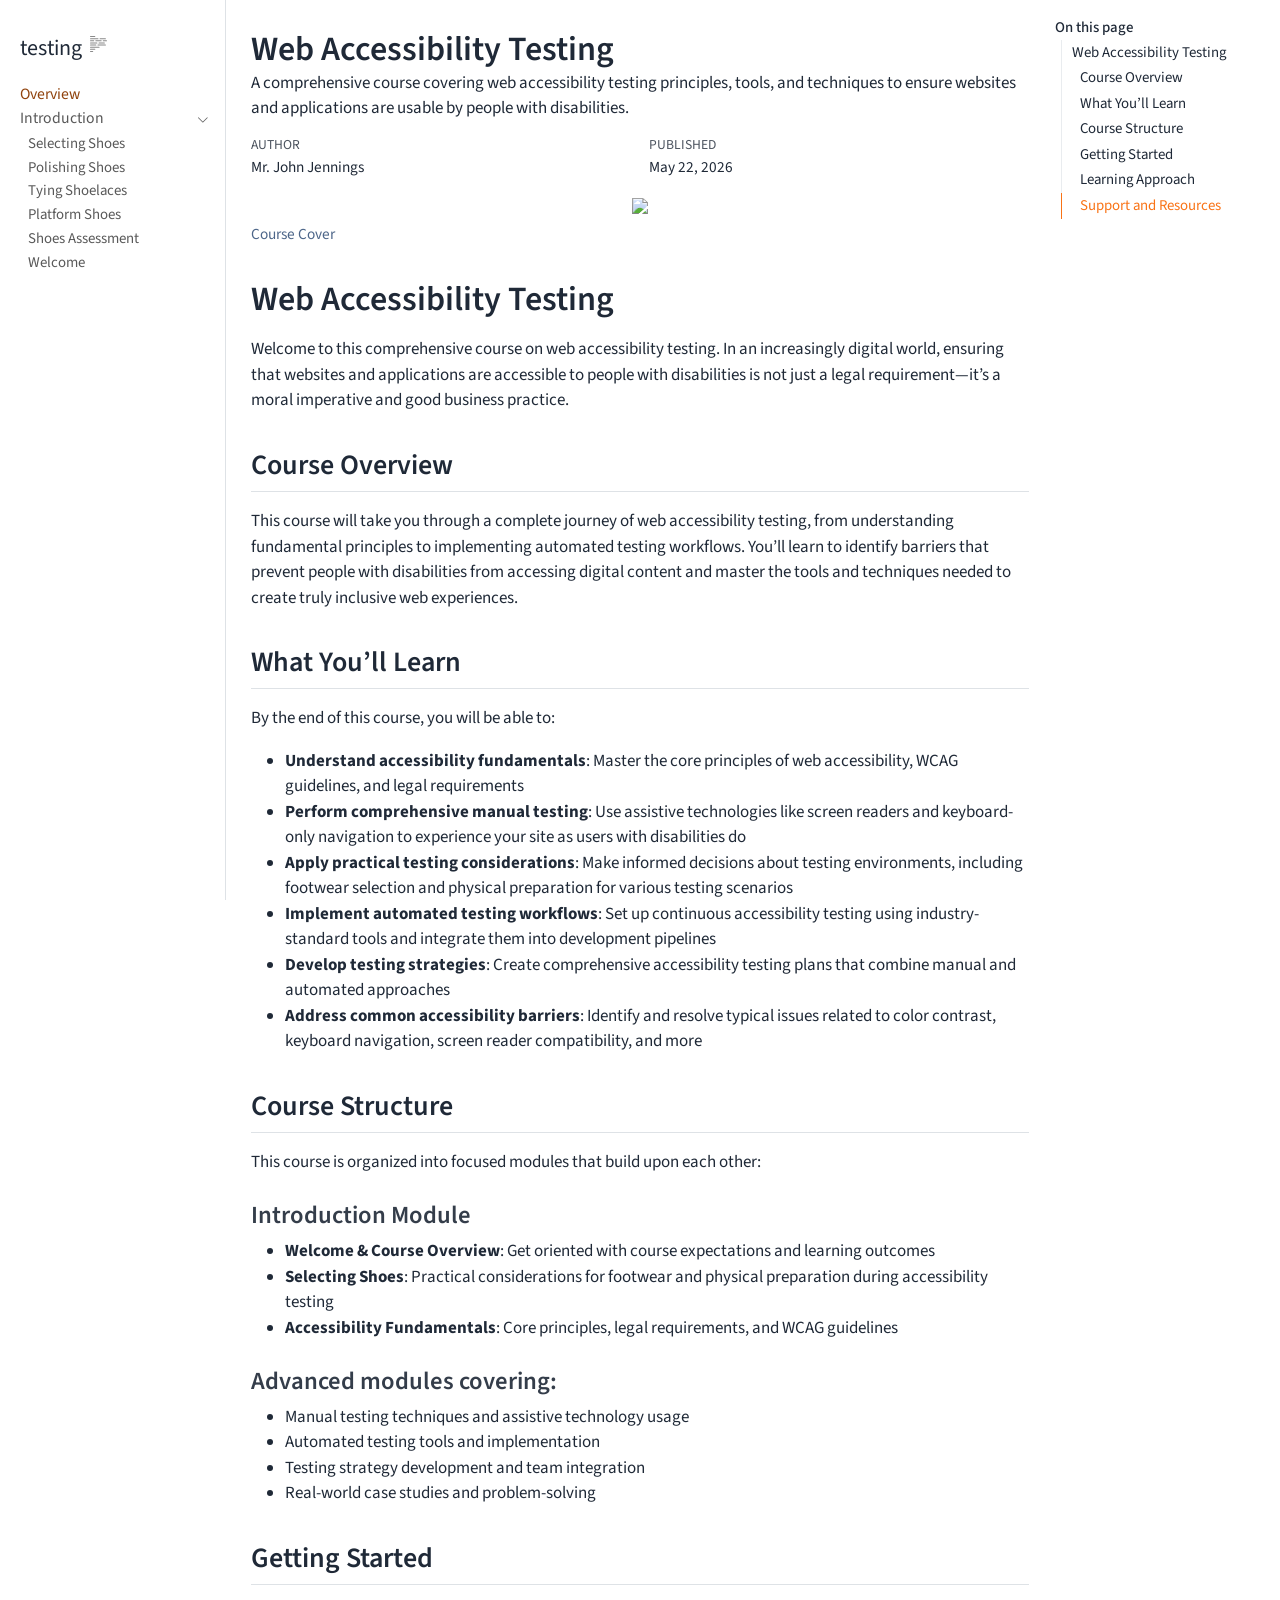
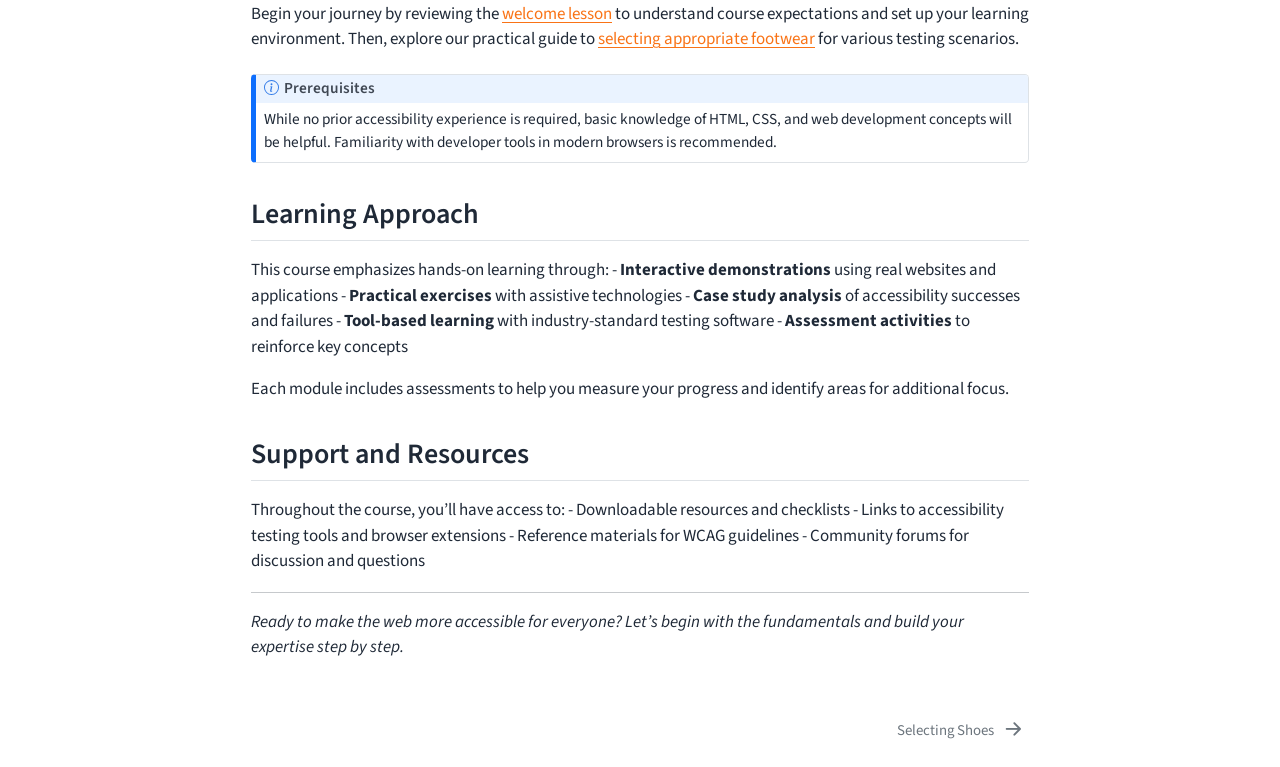
==== commit 5869e112: "deploy: johnfjennings/coursefoundry-testing@78a3fd69eca10da8ce44041e773dd5183cfc505d" ====
--- a/index.html
+++ b/index.html
@@ -7,7 +7,7 @@
 <meta name="viewport" content="width=device-width, initial-scale=1.0, user-scalable=yes">
 
 <meta name="author" content="Mr.&nbsp;John Jennings">
-<meta name="dcterms.date" content="2026-05-14">
+<meta name="dcterms.date" content="2026-05-22">
 <meta name="description" content="A comprehensive course covering web accessibility testing principles, tools, and techniques to ensure websites and applications are usable by people with disabilities.">
 
 <title>Web Accessibility Testing – testing</title>
@@ -36,7 +36,7 @@
 <script src="site_libs/quarto-search/fuse.min.js"></script>
 <script src="site_libs/quarto-search/quarto-search.js"></script>
 <meta name="quarto:offset" content="./">
-<link href="./modules/01-introduction/shoes-assessment.html" rel="next">
+<link href="./modules/01-introduction/01-selecting-shoes.html" rel="next">
 <script src="site_libs/quarto-html/quarto.js" type="module"></script>
 <script src="site_libs/quarto-html/tabsets/tabsets.js" type="module"></script>
 <script src="site_libs/quarto-html/popper.min.js"></script>
@@ -48,9 +48,9 @@
 <link href="site_libs/quarto-html/quarto-syntax-highlighting-845c23b38eaddc0f92fda52bfe77a8c8.css" rel="stylesheet" class="quarto-color-scheme-extra" id="quarto-text-highlighting-styles">
 <script src="site_libs/bootstrap/bootstrap.min.js"></script>
 <link href="site_libs/bootstrap/bootstrap-icons.css" rel="stylesheet">
-<link href="site_libs/bootstrap/bootstrap-564bc1ece6d998723d1f30af2143c727.min.css" rel="stylesheet" append-hash="true" class="quarto-color-scheme" id="quarto-bootstrap" data-mode="light">
-<link href="site_libs/bootstrap/bootstrap-dark-564bc1ece6d998723d1f30af2143c727.min.css" rel="stylesheet" append-hash="true" class="quarto-color-scheme quarto-color-alternate" id="quarto-bootstrap" data-mode="light">
-<link href="site_libs/bootstrap/bootstrap-564bc1ece6d998723d1f30af2143c727.min.css" rel="stylesheet" append-hash="true" class="quarto-color-scheme-extra" id="quarto-bootstrap" data-mode="light">
+<link href="site_libs/bootstrap/bootstrap-0ef0b5e48152f4608deaff75415a5d29.min.css" rel="stylesheet" append-hash="true" class="quarto-color-scheme" id="quarto-bootstrap" data-mode="light">
+<link href="site_libs/bootstrap/bootstrap-dark-0ef0b5e48152f4608deaff75415a5d29.min.css" rel="stylesheet" append-hash="true" class="quarto-color-scheme quarto-color-alternate" id="quarto-bootstrap" data-mode="light">
+<link href="site_libs/bootstrap/bootstrap-0ef0b5e48152f4608deaff75415a5d29.min.css" rel="stylesheet" append-hash="true" class="quarto-color-scheme-extra" id="quarto-bootstrap" data-mode="light">
 <link href="site_libs/quarto-contrib/naquiz-styles-1.0.4/buttons.css" rel="stylesheet">
 <script id="quarto-search-options" type="application/json">{
   "location": "navbar",
@@ -84,7 +84,7 @@
 <meta property="og:description" content="A comprehensive course covering web accessibility testing principles, tools, and techniques to ensure websites and applications are usable by people with disabilities.">
 <meta property="og:image" content="https://odvtslzlamhvkuthtsnx.supabase.co/storage/v1/object/public/course-assets/6d7ae744-1334-4f3b-a3b5-4d73491eeed9/images/cf-cover.svg">
 <meta property="og:site_name" content="testing">
-</head>
+<script type='application/ld+json'>{"@context": "https://schema.org", "@type": "Course", "name": "testing", "description": "A free online course published with CourseFoundry.", "url": "https://johnfjennings.github.io/coursefoundry-testing-pages/", "inLanguage": "en", "provider": {"@type": "Organization", "name": "CourseFoundry", "url": "https://www.coursefoundry.com"}, "offers": {"@type": "Offer", "category": "Free", "price": 0, "priceCurrency": "USD"}, "hasCourseInstance": {"@type": "CourseInstance", "courseMode": "online"}}</script></head>
 
 <body class="nav-sidebar docked quarto-light">
 
@@ -136,19 +136,37 @@
       <ul id="quarto-sidebar-section-1" class="collapse list-unstyled sidebar-section depth1 show">  
           <li class="sidebar-item">
   <div class="sidebar-item-container"> 
-  <a href="./modules/01-introduction/shoes-assessment.html" class="sidebar-item-text sidebar-link">
- <span class="menu-text">Shoes Assessment</span></a>
+  <a href="./modules/01-introduction/01-selecting-shoes.html" class="sidebar-item-text sidebar-link">
+ <span class="menu-text">Selecting Shoes</span></a>
   </div>
 </li>
           <li class="sidebar-item">
   <div class="sidebar-item-container"> 
-  <a href="./modules/01-introduction/02-selecting-shoes.html" class="sidebar-item-text sidebar-link">
- <span class="menu-text">Selecting Shoes</span></a>
+  <a href="./modules/01-introduction/04-polishing-shoes.html" class="sidebar-item-text sidebar-link">
+ <span class="menu-text">Polishing Shoes</span></a>
   </div>
 </li>
           <li class="sidebar-item">
   <div class="sidebar-item-container"> 
-  <a href="./modules/01-introduction/01-welcome.html" class="sidebar-item-text sidebar-link">
+  <a href="./modules/01-introduction/03-tying-shoelaces.html" class="sidebar-item-text sidebar-link">
+ <span class="menu-text">Tying Shoelaces</span></a>
+  </div>
+</li>
+          <li class="sidebar-item">
+  <div class="sidebar-item-container"> 
+  <a href="./modules/01-introduction/06-platform-shoes.html" class="sidebar-item-text sidebar-link">
+ <span class="menu-text">Platform Shoes</span></a>
+  </div>
+</li>
+          <li class="sidebar-item">
+  <div class="sidebar-item-container"> 
+  <a href="./modules/01-introduction/05-shoes-assessment.html" class="sidebar-item-text sidebar-link">
+ <span class="menu-text">Shoes Assessment</span></a>
+  </div>
+</li>
+          <li class="sidebar-item">
+  <div class="sidebar-item-container"> 
+  <a href="./modules/01-introduction/02-welcome.html" class="sidebar-item-text sidebar-link">
  <span class="menu-text">Welcome</span></a>
   </div>
 </li>
@@ -207,7 +225,7 @@
     <div>
     <div class="quarto-title-meta-heading">Published</div>
     <div class="quarto-title-meta-contents">
-      <p class="date">May 14, 2026</p>
+      <p class="date">May 22, 2026</p>
     </div>
   </div>
   
@@ -702,8 +720,8 @@
   <div class="nav-page nav-page-previous">
   </div>
   <div class="nav-page nav-page-next">
-      <a href="./modules/01-introduction/shoes-assessment.html" class="pagination-link" aria-label="Shoes Assessment">
-        <span class="nav-page-text">Shoes Assessment</span> <i class="bi bi-arrow-right-short"></i>
+      <a href="./modules/01-introduction/01-selecting-shoes.html" class="pagination-link" aria-label="Selecting Shoes">
+        <span class="nav-page-text">Selecting Shoes</span> <i class="bi bi-arrow-right-short"></i>
       </a>
   </div>
 </nav>
@@ -741,4 +759,5 @@
 
 
 
+<!-- CourseFoundry feedback embed disabled -->
 </body></html>
